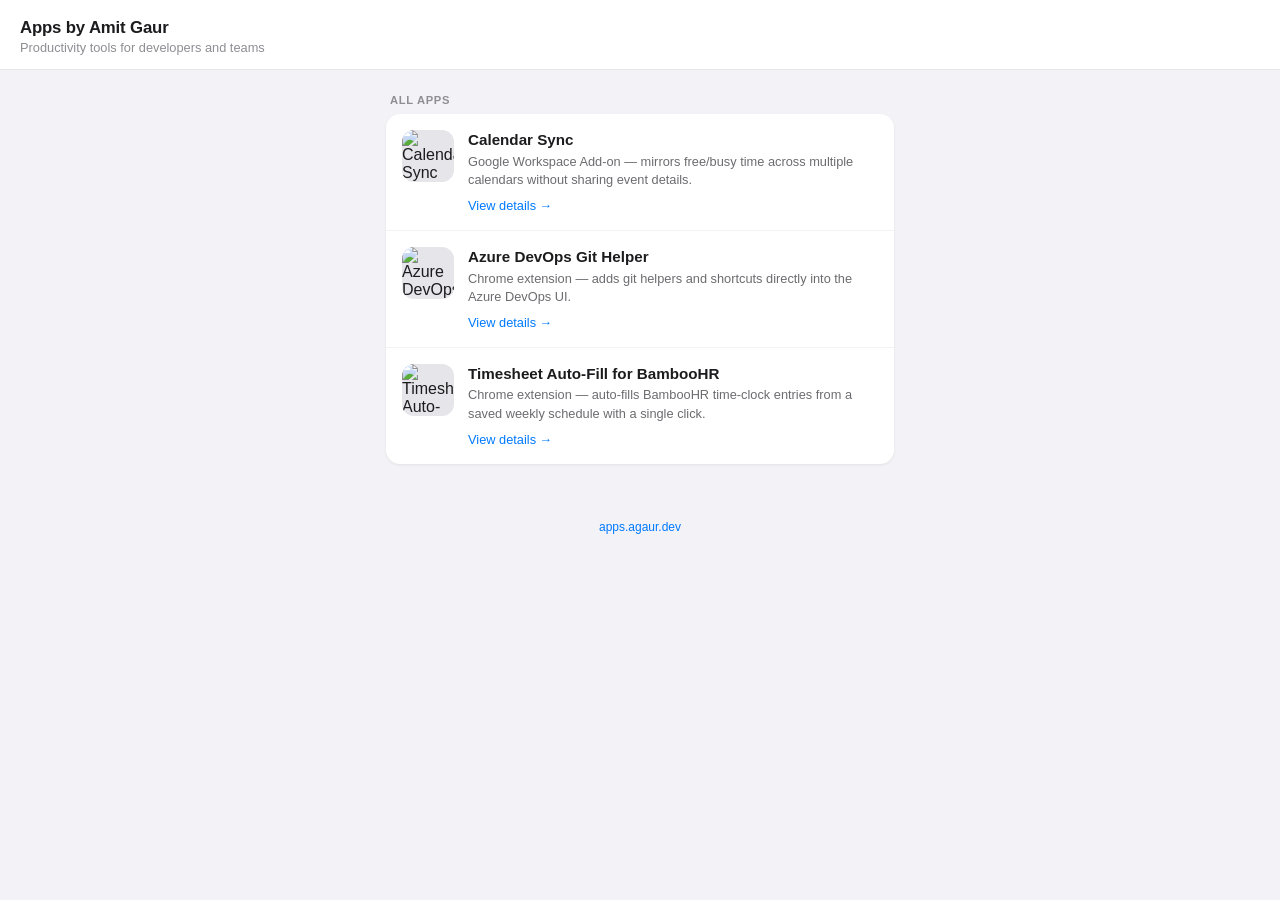
==== apps/index.html @ a9dee8b5 "Move app list page to /apps" ====
<!DOCTYPE html>
<html lang="en">
<head>
  <meta charset="UTF-8">
  <meta name="viewport" content="width=device-width, initial-scale=1.0">
  <title>Apps by Amit Gaur</title>
  <meta name="description" content="Apps and browser extensions built by Amit Gaur — productivity tools for developers and teams.">
  <link rel="canonical" href="https://apps.agaur.dev/apps">
  <style>
    *, *::before, *::after { box-sizing: border-box; margin: 0; padding: 0; }

    body {
      font-family: -apple-system, BlinkMacSystemFont, 'Segoe UI', sans-serif;
      background: #f2f2f7;
      color: #1c1c1e;
      min-height: 100vh;
    }

    header {
      background: #fff;
      border-bottom: 1px solid #e5e5ea;
      padding: 18px 20px 14px;
    }

    header h1 {
      font-size: 1.05rem;
      font-weight: 700;
      color: #1c1c1e;
      letter-spacing: -0.01em;
    }

    header p {
      font-size: 0.8rem;
      color: #8e8e93;
      margin-top: 2px;
    }

    main {
      max-width: 540px;
      margin: 24px auto;
      padding: 0 16px;
    }

    .section-title {
      font-size: 0.7rem;
      font-weight: 600;
      text-transform: uppercase;
      letter-spacing: 0.06em;
      color: #8e8e93;
      margin-bottom: 8px;
      padding-left: 4px;
    }

    .app-list {
      background: #fff;
      border-radius: 14px;
      overflow: hidden;
      box-shadow: 0 1px 3px rgba(0,0,0,0.07);
    }

    .app-item {
      display: flex;
      align-items: flex-start;
      gap: 14px;
      padding: 16px;
      text-decoration: none;
      color: inherit;
      transition: background 0.15s;
    }

    .app-item:not(:last-child) {
      border-bottom: 1px solid #f2f2f7;
    }

    .app-item:hover {
      background: #f9f9fb;
    }

    .app-item:active {
      background: #f2f2f7;
    }

    .app-icon {
      width: 52px;
      height: 52px;
      border-radius: 12px;
      flex-shrink: 0;
      background: #e5e5ea;
      object-fit: cover;
    }

    .app-info {
      flex: 1;
      min-width: 0;
    }

    .app-name {
      font-size: 0.95rem;
      font-weight: 600;
      color: #1c1c1e;
      margin-bottom: 3px;
      line-height: 1.3;
    }

    .app-desc {
      font-size: 0.8rem;
      color: #6c6c70;
      line-height: 1.45;
      margin-bottom: 6px;
    }

    .app-link {
      font-size: 0.8rem;
      font-weight: 500;
      color: #007aff;
    }

    footer {
      text-align: center;
      padding: 32px 16px 24px;
      font-size: 0.75rem;
      color: #aeaeb2;
    }

    footer a {
      color: #007aff;
      text-decoration: none;
    }
  </style>
</head>
<body>

<header>
  <h1>Apps by Amit Gaur</h1>
  <p>Productivity tools for developers and teams</p>
</header>

<main>
  <p class="section-title">All Apps</p>
  <div class="app-list">

    <a href="https://apps.agaur.dev/apps/calendar-sync/" class="app-item">
      <img src="https://apps.agaur.dev/apps/calendar-sync/images/calendar_sync_icon_96x96.png"
           alt="Calendar Sync" class="app-icon">
      <div class="app-info">
        <p class="app-name">Calendar Sync</p>
        <p class="app-desc">Google Workspace Add-on — mirrors free/busy time across multiple calendars without sharing event details.</p>
        <span class="app-link">View details →</span>
      </div>
    </a>

    <a href="https://apps.agaur.dev/apps/azure-devops-git-helper/" class="app-item">
      <img src="https://apps.agaur.dev/apps/azure-devops-git-helper/icons/icon128.png"
           alt="Azure DevOps Git Helper" class="app-icon">
      <div class="app-info">
        <p class="app-name">Azure DevOps Git Helper</p>
        <p class="app-desc">Chrome extension — adds git helpers and shortcuts directly into the Azure DevOps UI.</p>
        <span class="app-link">View details →</span>
      </div>
    </a>

    <a href="https://apps.agaur.dev/apps/bamboo-timesheet-auto-fill/" class="app-item">
      <img src="https://apps.agaur.dev/apps/bamboo-timesheet-auto-fill/icons/timesheet-autofill-128x128.png"
           alt="Timesheet Auto-Fill for BambooHR" class="app-icon">
      <div class="app-info">
        <p class="app-name">Timesheet Auto-Fill for BambooHR</p>
        <p class="app-desc">Chrome extension — auto-fills BambooHR time-clock entries from a saved weekly schedule with a single click.</p>
        <span class="app-link">View details →</span>
      </div>
    </a>

  </div>
</main>

<footer>
  <a href="https://apps.agaur.dev/">apps.agaur.dev</a>
</footer>

</body>
</html>
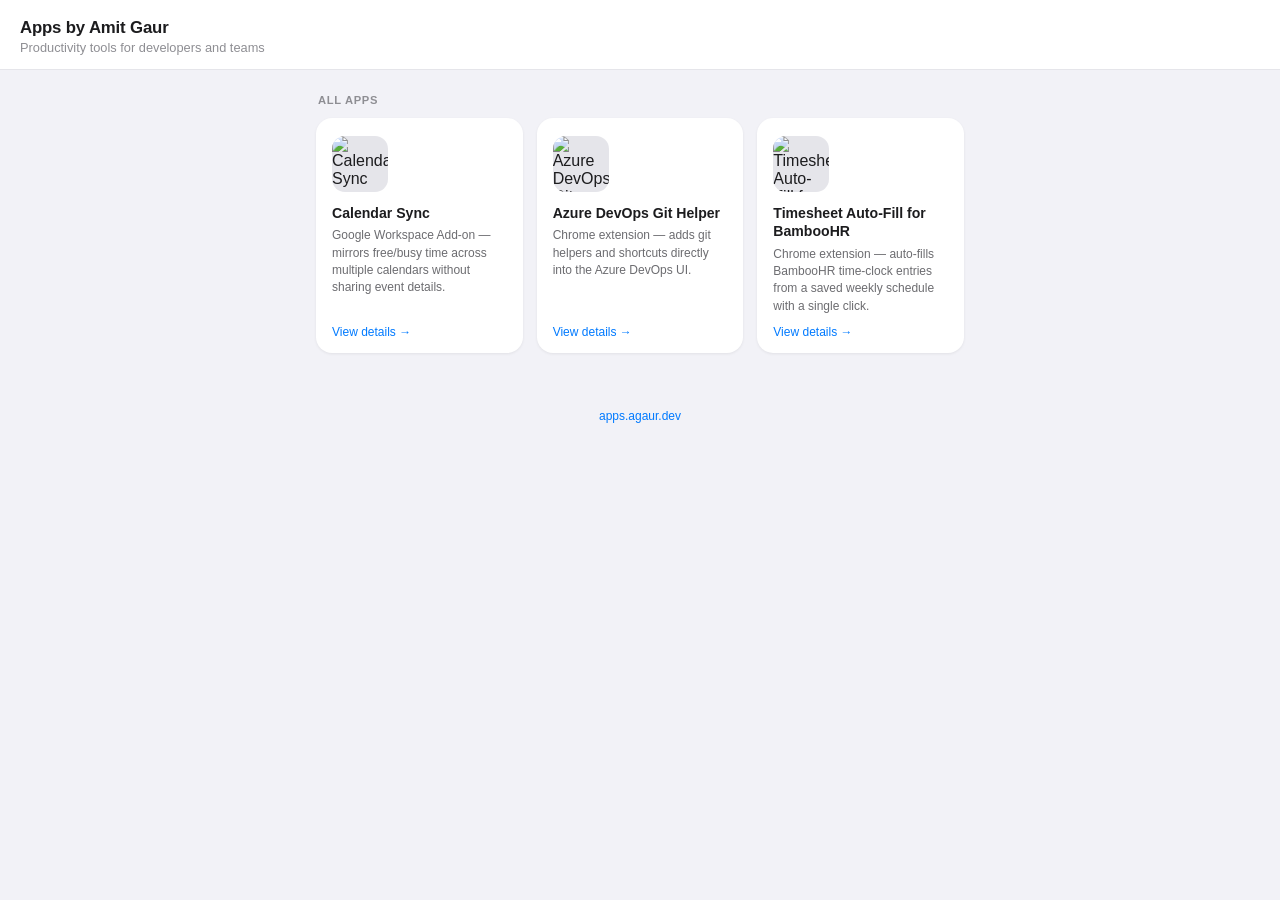
==== commit e48671a0: "Add app landing pages and SEO improvements - Add landing pages for Azure DevOps Git Helper, Timeshee" ====
--- a/apps/index.html
+++ b/apps/index.html
@@ -5,7 +5,29 @@
   <meta name="viewport" content="width=device-width, initial-scale=1.0">
   <title>Apps by Amit Gaur</title>
   <meta name="description" content="Apps and browser extensions built by Amit Gaur — productivity tools for developers and teams.">
-  <link rel="canonical" href="https://apps.agaur.dev/apps">
+  <meta name="robots" content="index, follow">
+  <link rel="canonical" href="https://apps.agaur.dev/apps/">
+  <meta name="author" content="Amit Gaur">
+  <link rel="sitemap" type="application/xml" title="Sitemap" href="/sitemap.xml">
+  <meta property="og:type" content="website">
+  <meta property="og:url" content="https://apps.agaur.dev/apps/">
+  <meta property="og:title" content="Apps by Amit Gaur">
+  <meta property="og:description" content="Apps and browser extensions built by Amit Gaur — productivity tools for developers and teams.">
+  <meta name="twitter:card" content="summary">
+  <meta name="twitter:title" content="Apps by Amit Gaur">
+  <meta name="twitter:description" content="Apps and browser extensions built by Amit Gaur — productivity tools for developers and teams.">
+  <meta property="og:locale" content="en_US">
+  <meta property="og:site_name" content="Apps by Amit Gaur">
+  <script type="application/ld+json">
+  {
+    "@context": "https://schema.org",
+    "@type": "BreadcrumbList",
+    "itemListElement": [
+      {"@type": "ListItem", "position": 1, "name": "Home", "item": "https://apps.agaur.dev/"},
+      {"@type": "ListItem", "position": 2, "name": "Apps", "item": "https://apps.agaur.dev/apps/"}
+    ]
+  }
+  </script>
   <style>
     *, *::before, *::after { box-sizing: border-box; margin: 0; padding: 0; }
 
@@ -36,7 +58,7 @@
     }
 
     main {
-      max-width: 540px;
+      max-width: 680px;
       margin: 24px auto;
       padding: 0 16px;
     }
@@ -47,70 +69,66 @@
       text-transform: uppercase;
       letter-spacing: 0.06em;
       color: #8e8e93;
-      margin-bottom: 8px;
-      padding-left: 4px;
+      margin-bottom: 12px;
+      padding-left: 2px;
     }
 
-    .app-list {
+    .app-grid {
+      display: grid;
+      grid-template-columns: repeat(auto-fill, minmax(180px, 1fr));
+      gap: 14px;
+    }
+
+    .app-tile {
       background: #fff;
-      border-radius: 14px;
-      overflow: hidden;
+      border-radius: 16px;
+      padding: 18px 16px 14px;
+      text-decoration: none;
+      color: inherit;
+      box-shadow: 0 1px 3px rgba(0,0,0,0.07);
+      display: flex;
+      flex-direction: column;
+      align-items: flex-start;
+      transition: box-shadow 0.15s, transform 0.15s;
+    }
+
+    .app-tile:hover {
+      box-shadow: 0 4px 14px rgba(0,0,0,0.11);
+      transform: translateY(-2px);
+    }
+
+    .app-tile:active {
+      transform: translateY(0);
       box-shadow: 0 1px 3px rgba(0,0,0,0.07);
     }
 
-    .app-item {
-      display: flex;
-      align-items: flex-start;
-      gap: 14px;
-      padding: 16px;
-      text-decoration: none;
-      color: inherit;
-      transition: background 0.15s;
-    }
-
-    .app-item:not(:last-child) {
-      border-bottom: 1px solid #f2f2f7;
-    }
-
-    .app-item:hover {
-      background: #f9f9fb;
-    }
-
-    .app-item:active {
-      background: #f2f2f7;
-    }
-
     .app-icon {
-      width: 52px;
-      height: 52px;
-      border-radius: 12px;
-      flex-shrink: 0;
+      width: 56px;
+      height: 56px;
+      border-radius: 13px;
       background: #e5e5ea;
       object-fit: cover;
-    }
-
-    .app-info {
-      flex: 1;
-      min-width: 0;
+      margin-bottom: 12px;
     }
 
     .app-name {
-      font-size: 0.95rem;
-      font-weight: 600;
+      font-size: 0.88rem;
+      font-weight: 650;
       color: #1c1c1e;
-      margin-bottom: 3px;
       line-height: 1.3;
+      margin-bottom: 5px;
     }
 
     .app-desc {
-      font-size: 0.8rem;
+      font-size: 0.75rem;
       color: #6c6c70;
       line-height: 1.45;
-      margin-bottom: 6px;
+      flex: 1;
+      margin-bottom: 10px;
     }
 
     .app-link {
-      font-size: 0.8rem;
+      font-size: 0.75rem;
       font-weight: 500;
       color: #007aff;
     }
@@ -137,36 +155,30 @@
 
 <main>
   <p class="section-title">All Apps</p>
-  <div class="app-list">
+  <div class="app-grid">
 
-    <a href="https://apps.agaur.dev/apps/calendar-sync/" class="app-item">
+    <a href="https://apps.agaur.dev/apps/calendar-sync/" class="app-tile">
       <img src="https://apps.agaur.dev/apps/calendar-sync/images/calendar_sync_icon_96x96.png"
            alt="Calendar Sync" class="app-icon">
-      <div class="app-info">
-        <p class="app-name">Calendar Sync</p>
-        <p class="app-desc">Google Workspace Add-on — mirrors free/busy time across multiple calendars without sharing event details.</p>
-        <span class="app-link">View details →</span>
-      </div>
+      <p class="app-name">Calendar Sync</p>
+      <p class="app-desc">Google Workspace Add-on — mirrors free/busy time across multiple calendars without sharing event details.</p>
+      <span class="app-link">View details →</span>
     </a>
 
-    <a href="https://apps.agaur.dev/apps/azure-devops-git-helper/" class="app-item">
+    <a href="https://apps.agaur.dev/apps/azure-devops-git-helper/" class="app-tile">
       <img src="https://apps.agaur.dev/apps/azure-devops-git-helper/icons/icon128.png"
            alt="Azure DevOps Git Helper" class="app-icon">
-      <div class="app-info">
-        <p class="app-name">Azure DevOps Git Helper</p>
-        <p class="app-desc">Chrome extension — adds git helpers and shortcuts directly into the Azure DevOps UI.</p>
-        <span class="app-link">View details →</span>
-      </div>
+      <p class="app-name">Azure DevOps Git Helper</p>
+      <p class="app-desc">Chrome extension — adds git helpers and shortcuts directly into the Azure DevOps UI.</p>
+      <span class="app-link">View details →</span>
     </a>
 
-    <a href="https://apps.agaur.dev/apps/bamboo-timesheet-auto-fill/" class="app-item">
+    <a href="https://apps.agaur.dev/apps/bamboo-timesheet-auto-fill/" class="app-tile">
       <img src="https://apps.agaur.dev/apps/bamboo-timesheet-auto-fill/icons/timesheet-autofill-128x128.png"
            alt="Timesheet Auto-Fill for BambooHR" class="app-icon">
-      <div class="app-info">
-        <p class="app-name">Timesheet Auto-Fill for BambooHR</p>
-        <p class="app-desc">Chrome extension — auto-fills BambooHR time-clock entries from a saved weekly schedule with a single click.</p>
-        <span class="app-link">View details →</span>
-      </div>
+      <p class="app-name">Timesheet Auto-Fill for BambooHR</p>
+      <p class="app-desc">Chrome extension — auto-fills BambooHR time-clock entries from a saved weekly schedule with a single click.</p>
+      <span class="app-link">View details →</span>
     </a>
 
   </div>
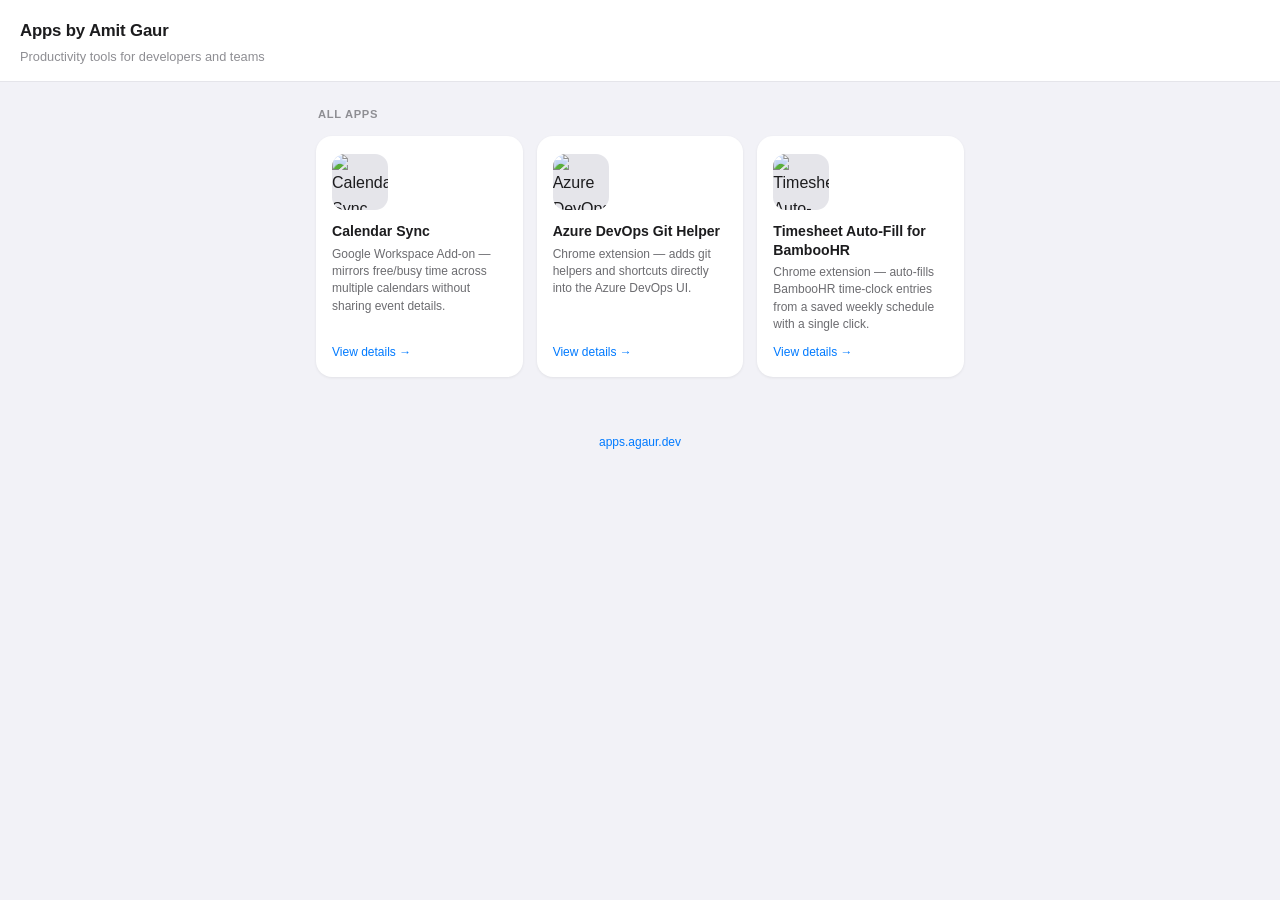
==== commit b22c5c44: "updating index.html" ====
--- a/apps/index.html
+++ b/apps/index.html
@@ -1,192 +1,104 @@
-<!DOCTYPE html>
+<!doctype html>
 <html lang="en">
-<head>
-  <meta charset="UTF-8">
-  <meta name="viewport" content="width=device-width, initial-scale=1.0">
-  <title>Apps by Amit Gaur</title>
-  <meta name="description" content="Apps and browser extensions built by Amit Gaur — productivity tools for developers and teams.">
-  <meta name="robots" content="index, follow">
-  <link rel="canonical" href="https://apps.agaur.dev/apps/">
-  <meta name="author" content="Amit Gaur">
-  <link rel="sitemap" type="application/xml" title="Sitemap" href="/sitemap.xml">
-  <meta property="og:type" content="website">
-  <meta property="og:url" content="https://apps.agaur.dev/apps/">
-  <meta property="og:title" content="Apps by Amit Gaur">
-  <meta property="og:description" content="Apps and browser extensions built by Amit Gaur — productivity tools for developers and teams.">
-  <meta name="twitter:card" content="summary">
-  <meta name="twitter:title" content="Apps by Amit Gaur">
-  <meta name="twitter:description" content="Apps and browser extensions built by Amit Gaur — productivity tools for developers and teams.">
-  <meta property="og:locale" content="en_US">
-  <meta property="og:site_name" content="Apps by Amit Gaur">
-  <script type="application/ld+json">
-  {
-    "@context": "https://schema.org",
-    "@type": "BreadcrumbList",
-    "itemListElement": [
-      {"@type": "ListItem", "position": 1, "name": "Home", "item": "https://apps.agaur.dev/"},
-      {"@type": "ListItem", "position": 2, "name": "Apps", "item": "https://apps.agaur.dev/apps/"}
-    ]
-  }
-  </script>
-  <style>
-    *, *::before, *::after { box-sizing: border-box; margin: 0; padding: 0; }
+  <head>
+    <meta charset="UTF-8" />
+    <meta name="viewport" content="width=device-width, initial-scale=1.0" />
+    <title>Apps by Amit Gaur</title>
+    <meta
+      name="description"
+      content="Apps and browser extensions built by Amit Gaur — productivity tools for developers and teams."
+    />
+    <meta name="robots" content="index, follow" />
+    <link rel="canonical" href="https://apps.agaur.dev/apps/" />
+    <meta name="author" content="Amit Gaur" />
+    <link rel="sitemap" type="application/xml" title="Sitemap" href="/sitemap.xml" />
+    <meta property="og:type" content="website" />
+    <meta property="og:url" content="https://apps.agaur.dev/apps/" />
+    <meta property="og:title" content="Apps by Amit Gaur" />
+    <meta
+      property="og:description"
+      content="Apps and browser extensions built by Amit Gaur — productivity tools for developers and teams."
+    />
+    <meta name="twitter:card" content="summary" />
+    <meta name="twitter:title" content="Apps by Amit Gaur" />
+    <meta
+      name="twitter:description"
+      content="Apps and browser extensions built by Amit Gaur — productivity tools for developers and teams."
+    />
+    <meta property="og:locale" content="en_US" />
+    <meta property="og:site_name" content="Apps by Amit Gaur" />
+    <script type="application/ld+json">
+      {
+        "@context": "https://schema.org",
+        "@type": "BreadcrumbList",
+        "itemListElement": [
+          { "@type": "ListItem", "position": 1, "name": "Home", "item": "https://apps.agaur.dev/" },
+          {
+            "@type": "ListItem",
+            "position": 2,
+            "name": "Apps",
+            "item": "https://apps.agaur.dev/apps/"
+          }
+        ]
+      }
+    </script>
+    <link rel="stylesheet" href="common.css" />
+    <link rel="stylesheet" href="style.css" />
+  </head>
+  <body>
+    <header>
+      <h1>Apps by Amit Gaur</h1>
+      <p>Productivity tools for developers and teams</p>
+    </header>
 
-    body {
-      font-family: -apple-system, BlinkMacSystemFont, 'Segoe UI', sans-serif;
-      background: #f2f2f7;
-      color: #1c1c1e;
-      min-height: 100vh;
-    }
+    <main>
+      <p class="section-title">All Apps</p>
+      <div class="app-grid">
+        <a href="https://apps.agaur.dev/apps/calendar-sync/" class="app-tile">
+          <img
+            src="https://apps.agaur.dev/apps/calendar-sync/images/calendar_sync_icon_96x96.png"
+            alt="Calendar Sync"
+            class="app-icon"
+          />
+          <p class="app-name">Calendar Sync</p>
+          <p class="app-desc">
+            Google Workspace Add-on — mirrors free/busy time across multiple calendars without
+            sharing event details.
+          </p>
+          <span class="app-link">View details →</span>
+        </a>
 
-    header {
-      background: #fff;
-      border-bottom: 1px solid #e5e5ea;
-      padding: 18px 20px 14px;
-    }
+        <a href="https://apps.agaur.dev/apps/azure-devops-git-helper/" class="app-tile">
+          <img
+            src="https://apps.agaur.dev/apps/azure-devops-git-helper/icons/icon128.png"
+            alt="Azure DevOps Git Helper"
+            class="app-icon"
+          />
+          <p class="app-name">Azure DevOps Git Helper</p>
+          <p class="app-desc">
+            Chrome extension — adds git helpers and shortcuts directly into the Azure DevOps UI.
+          </p>
+          <span class="app-link">View details →</span>
+        </a>
 
-    header h1 {
-      font-size: 1.05rem;
-      font-weight: 700;
-      color: #1c1c1e;
-      letter-spacing: -0.01em;
-    }
+        <a href="https://apps.agaur.dev/apps/bamboo-timesheet-auto-fill/" class="app-tile">
+          <img
+            src="https://apps.agaur.dev/apps/bamboo-timesheet-auto-fill/icons/timesheet-autofill-128x128.png"
+            alt="Timesheet Auto-Fill for BambooHR"
+            class="app-icon"
+          />
+          <p class="app-name">Timesheet Auto-Fill for BambooHR</p>
+          <p class="app-desc">
+            Chrome extension — auto-fills BambooHR time-clock entries from a saved weekly schedule
+            with a single click.
+          </p>
+          <span class="app-link">View details →</span>
+        </a>
+      </div>
+    </main>
 
-    header p {
-      font-size: 0.8rem;
-      color: #8e8e93;
-      margin-top: 2px;
-    }
-
-    main {
-      max-width: 680px;
-      margin: 24px auto;
-      padding: 0 16px;
-    }
-
-    .section-title {
-      font-size: 0.7rem;
-      font-weight: 600;
-      text-transform: uppercase;
-      letter-spacing: 0.06em;
-      color: #8e8e93;
-      margin-bottom: 12px;
-      padding-left: 2px;
-    }
-
-    .app-grid {
-      display: grid;
-      grid-template-columns: repeat(auto-fill, minmax(180px, 1fr));
-      gap: 14px;
-    }
-
-    .app-tile {
-      background: #fff;
-      border-radius: 16px;
-      padding: 18px 16px 14px;
-      text-decoration: none;
-      color: inherit;
-      box-shadow: 0 1px 3px rgba(0,0,0,0.07);
-      display: flex;
-      flex-direction: column;
-      align-items: flex-start;
-      transition: box-shadow 0.15s, transform 0.15s;
-    }
-
-    .app-tile:hover {
-      box-shadow: 0 4px 14px rgba(0,0,0,0.11);
-      transform: translateY(-2px);
-    }
-
-    .app-tile:active {
-      transform: translateY(0);
-      box-shadow: 0 1px 3px rgba(0,0,0,0.07);
-    }
-
-    .app-icon {
-      width: 56px;
-      height: 56px;
-      border-radius: 13px;
-      background: #e5e5ea;
-      object-fit: cover;
-      margin-bottom: 12px;
-    }
-
-    .app-name {
-      font-size: 0.88rem;
-      font-weight: 650;
-      color: #1c1c1e;
-      line-height: 1.3;
-      margin-bottom: 5px;
-    }
-
-    .app-desc {
-      font-size: 0.75rem;
-      color: #6c6c70;
-      line-height: 1.45;
-      flex: 1;
-      margin-bottom: 10px;
-    }
-
-    .app-link {
-      font-size: 0.75rem;
-      font-weight: 500;
-      color: #007aff;
-    }
-
-    footer {
-      text-align: center;
-      padding: 32px 16px 24px;
-      font-size: 0.75rem;
-      color: #aeaeb2;
-    }
-
-    footer a {
-      color: #007aff;
-      text-decoration: none;
-    }
-  </style>
-</head>
-<body>
-
-<header>
-  <h1>Apps by Amit Gaur</h1>
-  <p>Productivity tools for developers and teams</p>
-</header>
-
-<main>
-  <p class="section-title">All Apps</p>
-  <div class="app-grid">
-
-    <a href="https://apps.agaur.dev/apps/calendar-sync/" class="app-tile">
-      <img src="https://apps.agaur.dev/apps/calendar-sync/images/calendar_sync_icon_96x96.png"
-           alt="Calendar Sync" class="app-icon">
-      <p class="app-name">Calendar Sync</p>
-      <p class="app-desc">Google Workspace Add-on — mirrors free/busy time across multiple calendars without sharing event details.</p>
-      <span class="app-link">View details →</span>
-    </a>
-
-    <a href="https://apps.agaur.dev/apps/azure-devops-git-helper/" class="app-tile">
-      <img src="https://apps.agaur.dev/apps/azure-devops-git-helper/icons/icon128.png"
-           alt="Azure DevOps Git Helper" class="app-icon">
-      <p class="app-name">Azure DevOps Git Helper</p>
-      <p class="app-desc">Chrome extension — adds git helpers and shortcuts directly into the Azure DevOps UI.</p>
-      <span class="app-link">View details →</span>
-    </a>
-
-    <a href="https://apps.agaur.dev/apps/bamboo-timesheet-auto-fill/" class="app-tile">
-      <img src="https://apps.agaur.dev/apps/bamboo-timesheet-auto-fill/icons/timesheet-autofill-128x128.png"
-           alt="Timesheet Auto-Fill for BambooHR" class="app-icon">
-      <p class="app-name">Timesheet Auto-Fill for BambooHR</p>
-      <p class="app-desc">Chrome extension — auto-fills BambooHR time-clock entries from a saved weekly schedule with a single click.</p>
-      <span class="app-link">View details →</span>
-    </a>
-
-  </div>
-</main>
-
-<footer>
-  <a href="https://apps.agaur.dev/">apps.agaur.dev</a>
-</footer>
-
-</body>
+    <footer>
+      <a href="https://apps.agaur.dev/">apps.agaur.dev</a>
+    </footer>
+  </body>
 </html>
--- a/apps/common.css
+++ b/apps/common.css
@@ -0,0 +1,280 @@
+:root {
+  --font-sans: -apple-system, BlinkMacSystemFont, "Segoe UI", Roboto, sans-serif;
+  --font-mono: "SF Mono", Consolas, monospace;
+  --theme-color: #1a73e8;
+  --theme-heading: #1a73e8;
+  --theme-header: #1a73e8;
+  --theme-border: #e8f0fe;
+  --theme-notice: #e8f0fe;
+  --theme-button: #1a73e8;
+  --theme-button-hover: #1765cc;
+  --theme-button-active: #1357b0;
+  --theme-shadow: 26, 115, 232;
+}
+
+*,
+*::before,
+*::after {
+  box-sizing: border-box;
+  margin: 0;
+  padding: 0;
+}
+body {
+  font-family: var(--font-sans);
+  font-size: 1rem;
+  color: #202124;
+  background: #fff;
+  line-height: 1.6;
+}
+a {
+  color: var(--theme-color);
+  text-decoration: none;
+}
+a:hover {
+  text-decoration: underline;
+}
+
+.app-page header {
+  background: var(--theme-header);
+  color: #fff;
+  padding: 48px 24px;
+  text-align: center;
+}
+.app-page header img {
+  width: 96px;
+  height: 96px;
+  object-fit: contain;
+  border-radius: 20px;
+  margin-bottom: 16px;
+  display: block;
+  margin-left: auto;
+  margin-right: auto;
+}
+.app-page header h1 {
+  font-size: 2rem;
+  font-weight: 700;
+  margin-bottom: 8px;
+}
+.app-page header p {
+  font-size: 1.1rem;
+  opacity: 0.9;
+  max-width: 580px;
+  margin: 0 auto;
+}
+
+.app-page nav {
+  display: flex;
+  flex-wrap: wrap;
+  justify-content: center;
+  align-items: center;
+  gap: 8px 24px;
+  background: #f8f9fa;
+  border-bottom: 1px solid #e0e0e0;
+  padding: 12px 24px;
+  text-align: center;
+  position: sticky;
+  top: 0;
+  z-index: 100;
+}
+.app-page nav a {
+  white-space: nowrap;
+  font-size: 0.95rem;
+  color: var(--theme-color);
+  font-weight: 500;
+}
+
+.container {
+  max-width: 800px;
+  margin: 0 auto;
+  padding: 40px 24px;
+  overflow-wrap: anywhere;
+}
+
+.section {
+  margin-bottom: 64px;
+}
+.section:last-child {
+  margin-bottom: 0;
+}
+.section h2 {
+  font-size: 1.5rem;
+  font-weight: 600;
+  color: var(--theme-heading);
+  border-bottom: 2px solid var(--theme-border);
+  padding-bottom: 8px;
+  margin-bottom: 24px;
+}
+.section h3 {
+  font-size: 1.05rem;
+  font-weight: 600;
+  margin: 24px 0 8px;
+  color: #202124;
+}
+.section p {
+  margin-bottom: 12px;
+  color: #3c4043;
+}
+.section ul,
+.section ol {
+  margin: 8px 0 12px 20px;
+  color: #3c4043;
+}
+.section ul li,
+.section ol li {
+  margin-bottom: 4px;
+}
+.section code {
+  background: #f1f3f4;
+  padding: 1px 5px;
+  border-radius: 4px;
+  font-size: 0.88rem;
+  font-family: var(--font-mono);
+}
+
+.features {
+  display: grid;
+  grid-template-columns: repeat(auto-fit, minmax(min(100%, 220px), 1fr));
+  gap: 16px;
+  margin: 24px 0;
+}
+.feature {
+  background: #f3f4f6;
+  border-radius: 14px;
+  padding: 24px;
+}
+.feature h3 {
+  font-size: 0.9rem;
+  font-weight: 700;
+  margin-bottom: 6px;
+  color: #111;
+  margin-top: 0;
+}
+.feature p {
+  font-size: 0.88rem;
+  color: #555;
+  margin: 0;
+  line-height: 1.6;
+}
+
+.meta {
+  font-size: 0.85rem;
+  color: #80868b;
+  margin-bottom: 20px;
+}
+
+.notice {
+  background: var(--theme-notice);
+  border-left: 4px solid var(--theme-color);
+  padding: 16px 20px;
+  margin: 16px 0;
+  border-radius: 0 8px 8px 0;
+}
+.notice-title {
+  display: block;
+  margin-bottom: 4px;
+}
+
+.warning {
+  background: #fef9e7;
+  border-left: 4px solid #f59e0b;
+  padding: 16px 20px;
+  margin: 16px 0;
+  border-radius: 0 8px 8px 0;
+}
+
+table {
+  width: 100%;
+  border-collapse: collapse;
+  margin: 12px 0;
+}
+thead tr {
+  background: #f8f9fa;
+}
+th {
+  text-align: left;
+  padding: 12px 16px;
+  border: 1px solid #e0e0e0;
+  font-size: 0.9rem;
+  vertical-align: top;
+}
+td {
+  padding: 12px 16px;
+  border: 1px solid #e0e0e0;
+  font-size: 0.9rem;
+  color: #3c4043;
+  vertical-align: top;
+}
+td code {
+  background: #f1f3f4;
+  padding: 1px 5px;
+  border-radius: 4px;
+  font-size: 0.82rem;
+}
+
+.install-button {
+  width: fit-content;
+  max-width: 100%;
+  justify-content: center;
+  text-align: center;
+  display: flex;
+  align-items: center;
+  gap: 10px;
+  padding: 14px 28px;
+  background: var(--theme-button);
+  color: #fff;
+  border-radius: 50px;
+  font-size: 1.05rem;
+  font-weight: 700;
+  text-decoration: none;
+  box-shadow: 0 2px 8px rgba(var(--theme-shadow), 0.25);
+  transition:
+    background 0.15s,
+    box-shadow 0.15s,
+    transform 0.1s;
+  margin: 0 0 8px;
+}
+.install-button:hover {
+  background: var(--theme-button-hover);
+  box-shadow: 0 4px 14px rgba(var(--theme-shadow), 0.35);
+  transform: translateY(-1px);
+  text-decoration: none;
+}
+.install-button:active {
+  background: var(--theme-button-active);
+  transform: scale(0.98);
+}
+.install-button:focus-visible {
+  outline: 3px solid var(--theme-color);
+  outline-offset: 4px;
+}
+.install-button svg {
+  width: 22px;
+  height: 22px;
+  flex-shrink: 0;
+}
+.section .install-note {
+  font-size: 0.82rem;
+  color: #80868b;
+  margin-bottom: 20px;
+}
+
+.app-page footer {
+  background: #f8f9fa;
+  border-top: 1px solid #e0e0e0;
+  text-align: center;
+  padding: 24px;
+  font-size: 0.85rem;
+  color: #5f6368;
+}
+
+@media (max-width: 600px) {
+  .app-page nav {
+    gap: 8px 16px;
+    padding: 12px 16px;
+  }
+
+  th,
+  td {
+    padding: 10px 12px;
+  }
+}
--- a/apps/style.css
+++ b/apps/style.css
@@ -0,0 +1,114 @@
+body {
+  background: #f2f2f7;
+  color: #1c1c1e;
+  min-height: 100vh;
+}
+
+header {
+  background: #fff;
+  border-bottom: 1px solid #e5e5ea;
+  padding: 18px 20px 14px;
+}
+
+header h1 {
+  font-size: 1.05rem;
+  font-weight: 700;
+  color: #1c1c1e;
+  letter-spacing: -0.01em;
+}
+
+header p {
+  font-size: 0.8rem;
+  color: #8e8e93;
+  margin-top: 2px;
+}
+
+main {
+  max-width: 680px;
+  margin: 24px auto;
+  padding: 0 16px;
+}
+
+.section-title {
+  font-size: 0.7rem;
+  font-weight: 600;
+  text-transform: uppercase;
+  letter-spacing: 0.06em;
+  color: #8e8e93;
+  margin-bottom: 12px;
+  padding-left: 2px;
+}
+
+.app-grid {
+  display: grid;
+  grid-template-columns: repeat(auto-fill, minmax(180px, 1fr));
+  gap: 14px;
+}
+
+.app-tile {
+  background: #fff;
+  border-radius: 16px;
+  padding: 18px 16px 14px;
+  text-decoration: none;
+  color: inherit;
+  box-shadow: 0 1px 3px rgba(0, 0, 0, 0.07);
+  display: flex;
+  flex-direction: column;
+  align-items: flex-start;
+  transition:
+    box-shadow 0.15s,
+    transform 0.15s;
+}
+
+.app-tile:hover {
+  box-shadow: 0 4px 14px rgba(0, 0, 0, 0.11);
+  transform: translateY(-2px);
+}
+
+.app-tile:active {
+  transform: translateY(0);
+  box-shadow: 0 1px 3px rgba(0, 0, 0, 0.07);
+}
+
+.app-icon {
+  width: 56px;
+  height: 56px;
+  border-radius: 13px;
+  background: #e5e5ea;
+  object-fit: contain;
+  margin-bottom: 12px;
+}
+
+.app-name {
+  font-size: 0.88rem;
+  font-weight: 700;
+  color: #1c1c1e;
+  line-height: 1.3;
+  margin-bottom: 5px;
+}
+
+.app-desc {
+  font-size: 0.75rem;
+  color: #6c6c70;
+  line-height: 1.45;
+  flex: 1;
+  margin-bottom: 10px;
+}
+
+.app-link {
+  font-size: 0.75rem;
+  font-weight: 500;
+  color: #007aff;
+}
+
+footer {
+  text-align: center;
+  padding: 32px 16px 24px;
+  font-size: 0.75rem;
+  color: #aeaeb2;
+}
+
+footer a {
+  color: #007aff;
+  text-decoration: none;
+}
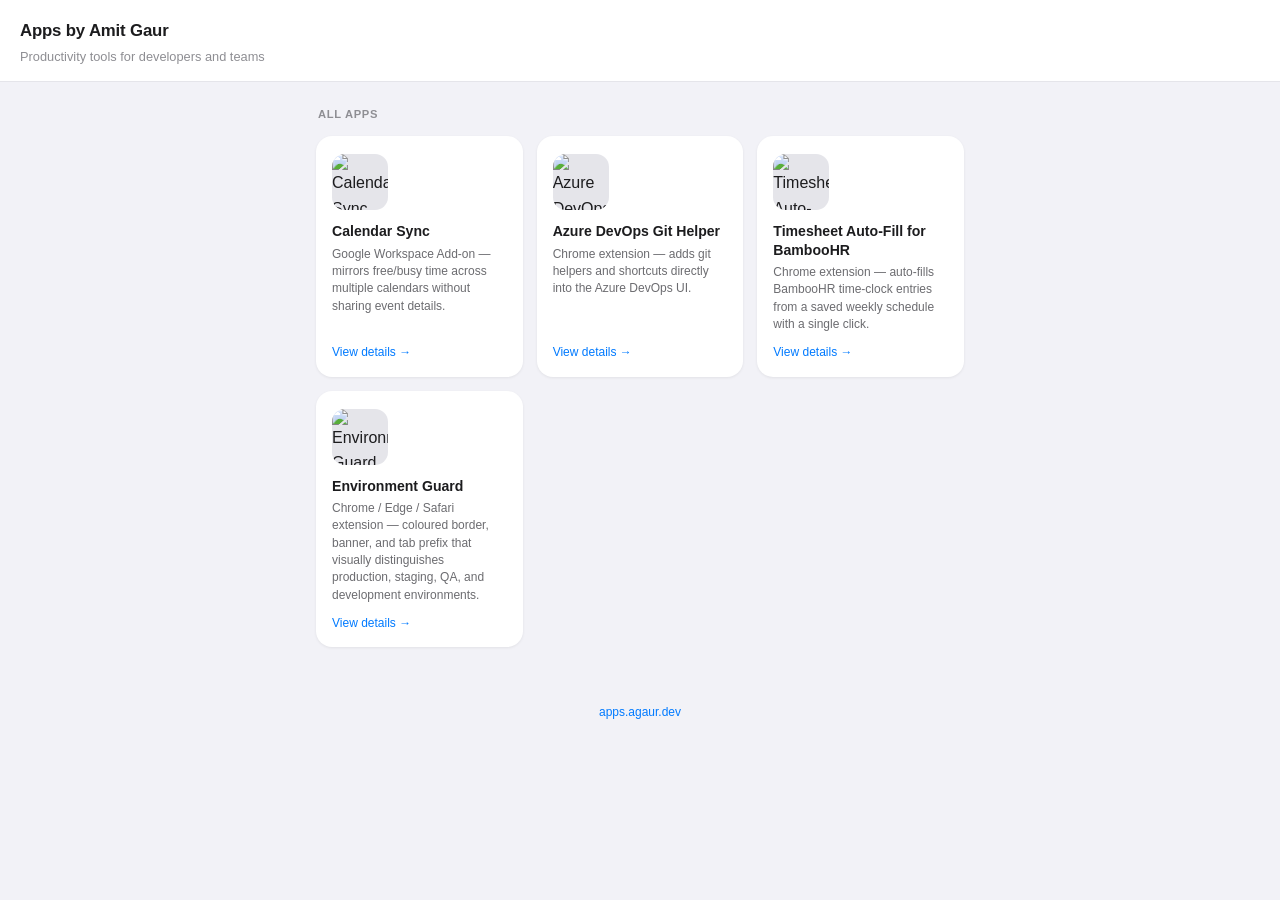
==== commit 88631dff: "updated index.html" ====
--- a/apps/index.html
+++ b/apps/index.html
@@ -94,6 +94,20 @@
           </p>
           <span class="app-link">View details →</span>
         </a>
+
+        <a href="https://apps.agaur.dev/apps/environment-guard/" class="app-tile">
+          <img
+            src="https://apps.agaur.dev/apps/environment-guard/images/environment-guard-96x96.png"
+            alt="Environment Guard"
+            class="app-icon"
+          />
+          <p class="app-name">Environment Guard</p>
+          <p class="app-desc">
+            Chrome / Edge / Safari extension — coloured border, banner, and tab prefix that
+            visually distinguishes production, staging, QA, and development environments.
+          </p>
+          <span class="app-link">View details →</span>
+        </a>
       </div>
     </main>
 
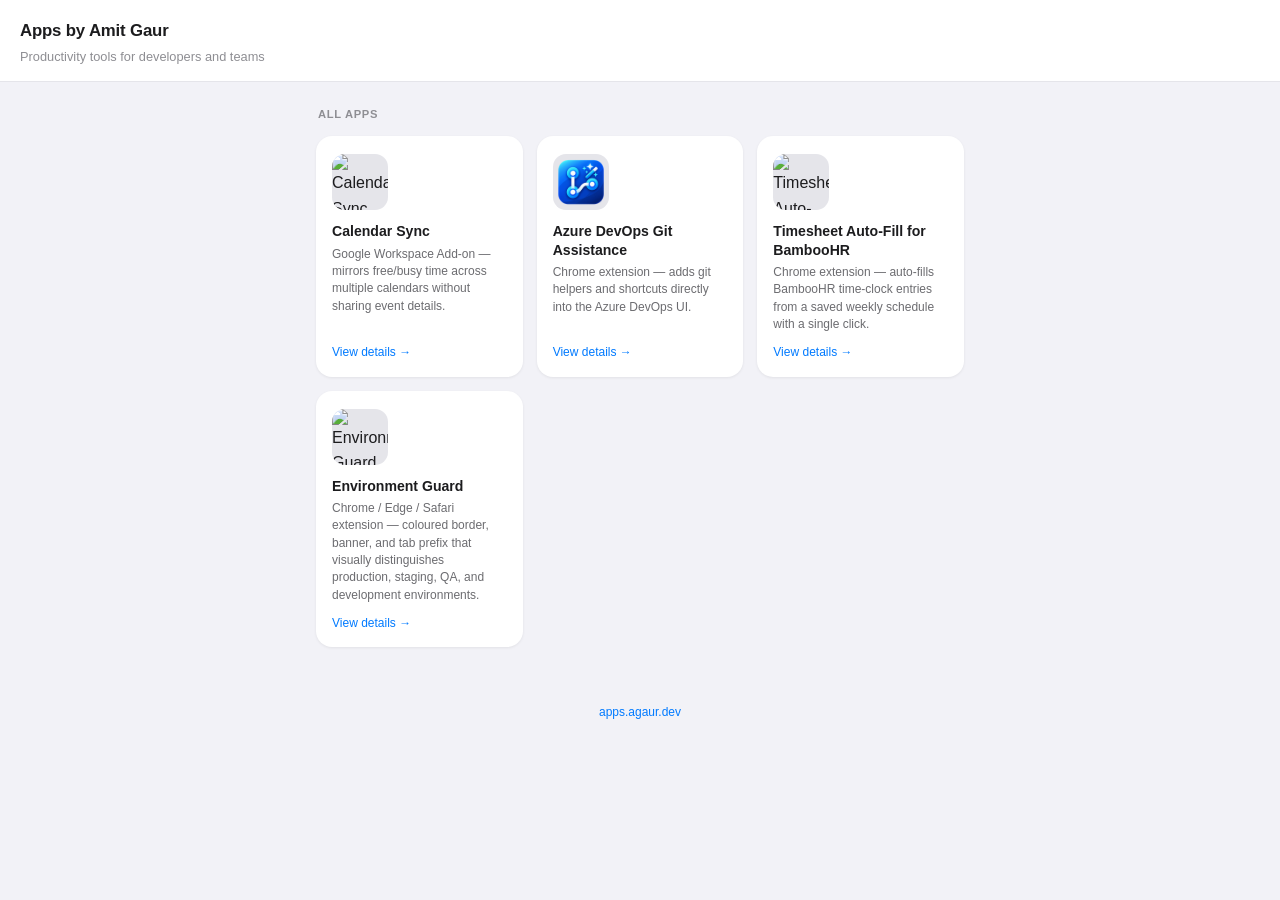
==== commit e2bc2cef: "Updating docs" ====
--- a/apps/index.html
+++ b/apps/index.html
@@ -68,13 +68,13 @@
           <span class="app-link">View details →</span>
         </a>
 
-        <a href="https://apps.agaur.dev/apps/azure-devops-git-helper/" class="app-tile">
+        <a href="https://apps.agaur.dev/apps/azure-devops-git-assistant/" class="app-tile">
           <img
-            src="https://apps.agaur.dev/apps/azure-devops-git-helper/icons/icon128.png"
-            alt="Azure DevOps Git Helper"
+            src="azure-devops-git-assistant/icons/icon128.png"
+            alt="Azure DevOps Git Assistance"
             class="app-icon"
           />
-          <p class="app-name">Azure DevOps Git Helper</p>
+          <p class="app-name">Azure DevOps Git Assistance</p>
           <p class="app-desc">
             Chrome extension — adds git helpers and shortcuts directly into the Azure DevOps UI.
           </p>
